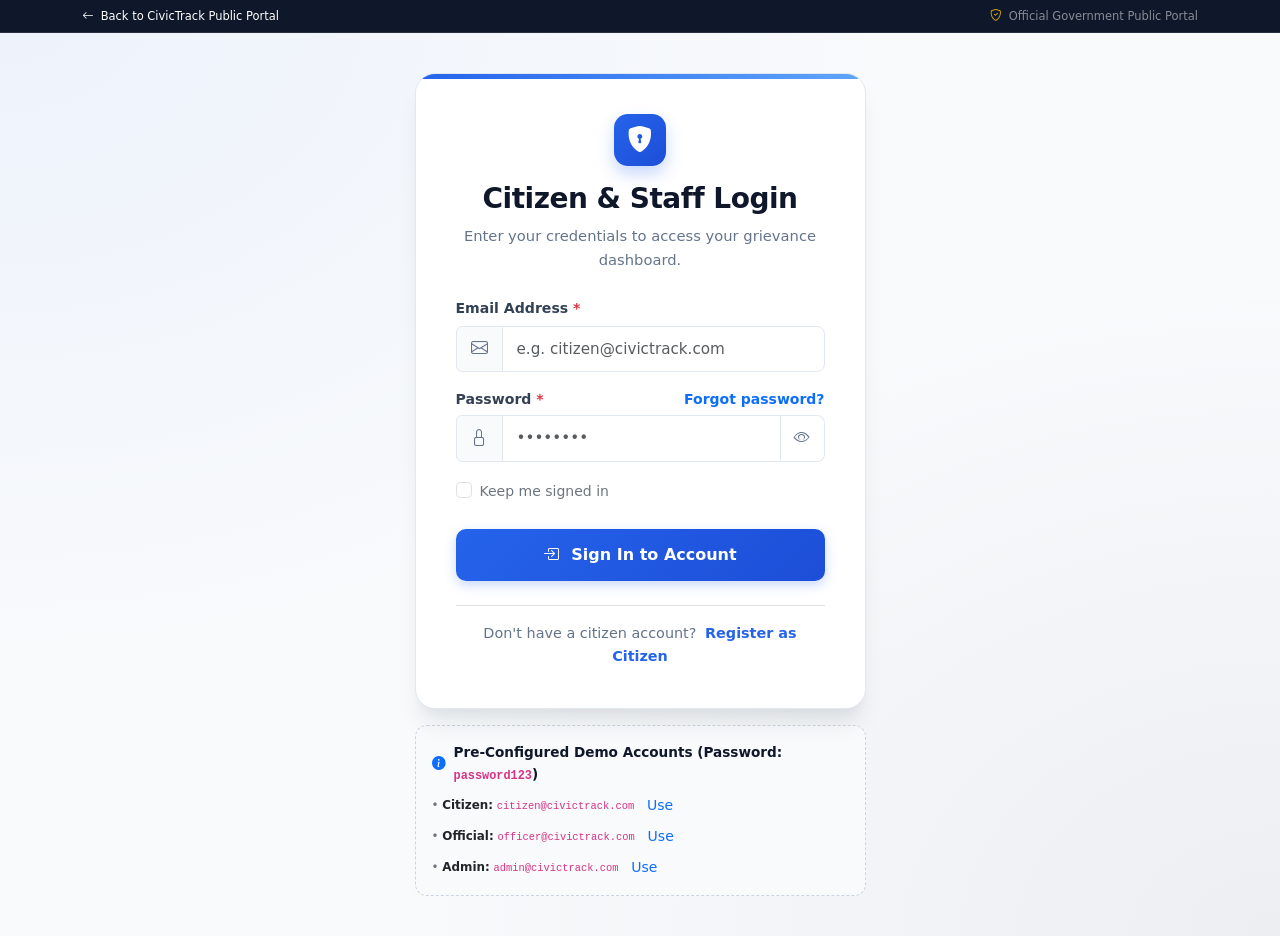
==== frontend/login.html @ c411e060 "Initial commit: CivicTrack - Full-Stack Municipal Grievance & Spatial Tracking System" ====
<!DOCTYPE html>
<html lang="en">

<head>
    <meta charset="UTF-8">
    <meta name="viewport" content="width=device-width, initial-scale=1.0">
    <title>CivicTrack – Account Sign In</title>
    <meta name="description"
        content="Sign in to your CivicTrack portal. Access citizen reporting, official redressal desk, or administrative analytics.">

    <!-- Bootstrap 5 CSS -->
    <link href="https://cdn.jsdelivr.net/npm/bootstrap@5.3.3/dist/css/bootstrap.min.css" rel="stylesheet">
    <!-- Bootstrap Icons -->
    <link rel="stylesheet" href="https://cdn.jsdelivr.net/npm/bootstrap-icons@1.11.3/font/bootstrap-icons.min.css">
    <!-- Global & Auth Stylesheets -->
    <link rel="stylesheet" href="css/style.css">
    <link rel="stylesheet" href="css/auth.css">
</head>

<body class="auth-body">

    <!-- Top Gov Navigation Banner -->
    <div class="gov-topbar">
        <div class="container d-flex justify-content-between align-items-center">
            <a href="index.html" class="text-decoration-none text-white small">
                <i class="bi bi-arrow-left me-1"></i> Back to CivicTrack Public Portal
            </a>
            <span class="small text-white-50 d-none d-sm-inline">
                <i class="bi bi-shield-check text-warning me-1"></i> Official Government Public Portal
            </span>
        </div>
    </div>

    <!-- Main Login Container -->
    <div class="auth-wrapper">
        <div class="container">
            <div class="row justify-content-center">
                <div class="col-12 col-sm-10 col-md-8 col-lg-6 col-xl-5">

                    <div class="auth-card">
                        <div class="auth-card-body">

                            <!-- Header / Emblem -->
                            <div class="text-center mb-4">
                                <div class="auth-emblem">
                                    <i class="bi bi-shield-lock-fill"></i>
                                </div>
                                <h2 class="auth-title">Citizen & Staff Login</h2>
                                <p class="auth-subtitle mb-0">
                                    Enter your credentials to access your grievance dashboard.
                                </p>
                            </div>

                            <!-- Alert Box for Success / Errors -->
                            <div id="loginAlert" class="d-none" role="alert"></div>

                            <!-- Login Form -->
                            <form id="loginForm" novalidate>

                                <!-- 1. Email -->
                                <div class="mb-3">
                                    <label for="loginEmail" class="form-label">Email Address <span
                                            class="text-danger">*</span></label>
                                    <div class="input-group">
                                        <span class="input-group-text"><i class="bi bi-envelope"></i></span>
                                        <input type="email" class="form-control" id="loginEmail"
                                            placeholder="e.g. citizen@civictrack.com" required autocomplete="email">
                                    </div>
                                    <div class="field-error-text" id="loginEmailError"></div>
                                </div>

                                <!-- 2. Password with Show/Hide Toggle -->
                                <div class="mb-3">
                                    <div class="d-flex justify-content-between align-items-center mb-1">
                                        <label for="loginPassword" class="form-label mb-0">Password <span
                                                class="text-danger">*</span></label>
                                        <a href="#" class="small text-primary text-decoration-none fw-semibold"
                                            data-bs-toggle="modal" data-bs-target="#forgotPasswordModal">
                                            Forgot password?
                                        </a>
                                    </div>
                                    <div class="input-group">
                                        <span class="input-group-text"><i class="bi bi-lock"></i></span>
                                        <input type="password" class="form-control" id="loginPassword"
                                            placeholder="••••••••" required autocomplete="current-password">
                                        <button type="button" class="password-toggle-btn" data-target="loginPassword"
                                            aria-label="Toggle password visibility">
                                            <i class="bi bi-eye"></i>
                                        </button>
                                    </div>
                                    <div class="field-error-text" id="loginPasswordError"></div>
                                </div>

                                <!-- 3. Remember Me Checkbox -->
                                <div class="mb-4 d-flex justify-content-between align-items-center">
                                    <div class="form-check">
                                        <input class="form-check-input" type="checkbox" id="rememberMe">
                                        <label class="form-check-label small text-secondary" for="rememberMe">
                                            Keep me signed in
                                        </label>
                                    </div>
                                </div>

                                <!-- 4. Submit Button -->
                                <button type="submit" class="btn-auth-primary" id="loginSubmitBtn">
                                    <i class="bi bi-box-arrow-in-right me-1"></i> Sign In to Account
                                </button>
                            </form>

                            <!-- 5. Register Link -->
                            <div class="text-center auth-footer-links mt-4 pt-3 border-top">
                                <span>Don't have a citizen account?</span>
                                <a href="register.html" class="ms-1">Register as Citizen</a>
                            </div>

                        </div>
                    </div>

                    <!-- Demo Credentials Callout -->
                    <div class="auth-hint-card mt-3">
                        <div class="d-flex align-items-center gap-2 fw-bold text-navy mb-2">
                            <i class="bi bi-info-circle-fill text-primary"></i>
                            <span>Pre-Configured Demo Accounts (Password: <code>password123</code>)</span>
                        </div>
                        <div class="row g-2 small text-secondary">
                            <div class="col-12">
                                • <strong class="text-dark">Citizen:</strong> <code>citizen@civictrack.com</code>
                                <button type="button" class="btn btn-sm btn-link p-0 ms-2 text-decoration-none"
                                    onclick="fillDemo('citizen@civictrack.com')">Use</button>
                            </div>
                            <div class="col-12">
                                • <strong class="text-dark">Official:</strong> <code>officer@civictrack.com</code>
                                <button type="button" class="btn btn-sm btn-link p-0 ms-2 text-decoration-none"
                                    onclick="fillDemo('officer@civictrack.com')">Use</button>
                            </div>
                            <div class="col-12">
                                • <strong class="text-dark">Admin:</strong> <code>admin@civictrack.com</code>
                                <button type="button" class="btn btn-sm btn-link p-0 ms-2 text-decoration-none"
                                    onclick="fillDemo('admin@civictrack.com')">Use</button>
                            </div>
                        </div>
                    </div>

                </div>
            </div>
        </div>
    </div>

    <!-- Forgot Password Modal -->
    <div class="modal fade" id="forgotPasswordModal" tabindex="-1" aria-labelledby="forgotModalLabel"
        aria-hidden="true">
        <div class="modal-dialog modal-dialog-centered">
            <div class="modal-content border-0 shadow-lg rounded-4">
                <div class="modal-header bg-navy text-white">
                    <h5 class="modal-title fw-bold" id="forgotModalLabel">
                        <i class="bi bi-key-fill text-warning me-2"></i> Reset Account Password
                    </h5>
                    <button type="button" class="btn-close btn-close-white" data-bs-dismiss="modal"
                        aria-label="Close"></button>
                </div>
                <div class="modal-body p-4">
                    <p class="text-muted small mb-3">
                        Enter your registered email address. We will verify your citizen identity and send a secure
                        password reset link.
                    </p>
                    <div id="forgotAlert" class="alert d-none" role="alert"></div>
                    <form id="forgotPasswordForm">
                        <div class="mb-3">
                            <label for="forgotEmail" class="form-label">Registered Email</label>
                            <input type="email" class="form-control" id="forgotEmail" placeholder="name@example.com"
                                required>
                        </div>
                        <button type="submit" class="btn btn-gov-primary w-100 py-2 fw-semibold">
                            Send Reset Link
                        </button>
                    </form>
                </div>
            </div>
        </div>
    </div>

    <!-- Bootstrap 5 Bundle JS -->
    <script src="https://cdn.jsdelivr.net/npm/bootstrap@5.3.3/dist/js/bootstrap.bundle.min.js"></script>

    <!-- Custom API, Auth & Form Handling Scripts -->
    <script src="js/api.js"></script>
    <script src="js/auth.js"></script>
    <script src="js/auth-pages.js"></script>

    <!-- Page Specific Quick Helpers -->
    <script>
        // Check for ?registered=true query param to show a congratulatory banner
        const urlParams = new URLSearchParams(window.location.search);
        if (urlParams.get('registered') === 'true') {
            const alertBox = document.getElementById('loginAlert');
            showAlert(alertBox, 'success', 'Registration completed successfully! Please sign in with your email and password.');
        }

        // Demo autofill helper
        function fillDemo(email) {
            document.getElementById('loginEmail').value = email;
            document.getElementById('loginPassword').value = 'password123';
        }
    </script>
</body>

</html>
---- frontend/css/style.css ----
/* ==============================================================
   CivicTrack - Modern Government-Style Portal Stylesheet
   Theme: Blue (#2563EB), Navy (#0F172A), Light Slate (#F8FAFC)
   ============================================================== */

:root {
    --primary: #2563EB;
    --primary-hover: #1d4ed8;
    --primary-light: #eff6ff;
    --navy: #0F172A;
    --navy-light: #1e293b;
    --bg-light: #F8FAFC;
    --text-main: #0F172A;
    --text-muted: #64748b;
    --border-color: #e2e8f0;
    --card-shadow: 0 10px 25px -5px rgba(15, 23, 42, 0.05), 0 8px 10px -6px rgba(15, 23, 42, 0.03);
    --hover-shadow: 0 20px 30px -10px rgba(37, 99, 235, 0.15);
    --transition: all 0.3s cubic-bezier(0.4, 0, 0.2, 1);
}

html {
    scroll-behavior: smooth;
}

body {
    font-family: 'Segoe UI', system-ui, -apple-system, BlinkMacSystemFont, Roboto, sans-serif;
    background-color: var(--bg-light);
    color: var(--text-main);
    line-height: 1.6;
    overflow-x: hidden;
}

/* --------------------------------------------------------------
   1. Official Top Bar
   -------------------------------------------------------------- */
.gov-topbar {
    background-color: var(--navy);
    color: #94a3b8;
    font-size: 0.82rem;
    padding: 7px 0;
    border-bottom: 1px solid rgba(255, 255, 255, 0.1);
}

.gov-topbar a {
    color: #cbd5e1;
    text-decoration: none;
    transition: var(--transition);
}

.gov-topbar a:hover {
    color: #ffffff;
}

/* --------------------------------------------------------------
   2. Main Navigation
   -------------------------------------------------------------- */
.navbar-custom {
    background-color: rgba(255, 255, 255, 0.96);
    backdrop-filter: blur(12px);
    -webkit-backdrop-filter: blur(12px);
    box-shadow: 0 4px 20px rgba(15, 23, 42, 0.06);
    padding: 14px 0;
    transition: var(--transition);
}

.navbar-brand {
    font-weight: 800;
    font-size: 1.45rem;
    color: var(--navy) !important;
    letter-spacing: -0.5px;
}

.brand-emblem {
    width: 42px;
    height: 42px;
    background: linear-gradient(135deg, var(--primary) 0%, #1d4ed8 100%);
    color: #ffffff;
    display: inline-flex;
    align-items: center;
    justify-content: center;
    border-radius: 10px;
    font-size: 1.35rem;
    box-shadow: 0 4px 12px rgba(37, 99, 235, 0.3);
}

.brand-text-sub {
    font-size: 0.68rem;
    font-weight: 600;
    text-transform: uppercase;
    letter-spacing: 1px;
    color: var(--primary);
    display: block;
    margin-top: -3px;
}

.navbar-custom .nav-link {
    color: #334155;
    font-weight: 600;
    font-size: 0.95rem;
    padding: 8px 16px !important;
    border-radius: 6px;
    transition: var(--transition);
}

.navbar-custom .nav-link:hover,
.navbar-custom .nav-link.active {
    color: var(--primary);
    background-color: var(--primary-light);
}

/* --------------------------------------------------------------
   3. Hero Section
   -------------------------------------------------------------- */
.hero-section {
    position: relative;
    background: linear-gradient(145deg, #0f172a 0%, #1e3a8a 50%, #2563eb 100%);
    color: #ffffff;
    padding: 95px 0 110px;
    overflow: hidden;
}

.hero-overlay-grid {
    position: absolute;
    inset: 0;
    background-image: radial-gradient(rgba(255, 255, 255, 0.1) 1px, transparent 1px);
    background-size: 28px 28px;
    opacity: 0.4;
    pointer-events: none;
}

.hero-badge {
    background: rgba(255, 255, 255, 0.12);
    backdrop-filter: blur(8px);
    border: 1px solid rgba(255, 255, 255, 0.25);
    color: #ffffff;
    padding: 6px 16px;
    border-radius: 30px;
    font-size: 0.85rem;
    font-weight: 600;
    letter-spacing: 0.5px;
    display: inline-flex;
    align-items: center;
    gap: 8px;
}

.hero-title {
    font-size: 3.2rem;
    font-weight: 800;
    line-height: 1.18;
    letter-spacing: -1px;
    color: #ffffff;
}

.hero-title span {
    background: linear-gradient(90deg, #93c5fd, #ffffff);
    -webkit-background-clip: text;
    -webkit-text-fill-color: transparent;
}

.hero-description {
    font-size: 1.15rem;
    color: #e2e8f0;
    max-width: 620px;
    font-weight: 400;
    line-height: 1.7;
}

/* Quick Tracker Box */
.hero-tracker-card {
    background: #ffffff;
    color: var(--navy);
    border-radius: 18px;
    padding: 32px;
    box-shadow: 0 25px 50px -12px rgba(15, 23, 42, 0.4);
    border: 1px solid rgba(255, 255, 255, 0.8);
    position: relative;
    z-index: 2;
}

/* --------------------------------------------------------------
   4. Buttons & Interactive Controls
   -------------------------------------------------------------- */
.btn-gov-primary {
    background-color: var(--primary);
    color: #ffffff;
    font-weight: 600;
    border: none;
    border-radius: 8px;
    padding: 12px 24px;
    transition: var(--transition);
    display: inline-flex;
    align-items: center;
    justify-content: center;
    gap: 8px;
}

.btn-gov-primary:hover {
    background-color: var(--primary-hover);
    color: #ffffff;
    transform: translateY(-2px);
    box-shadow: 0 8px 18px rgba(37, 99, 235, 0.35);
}

.btn-gov-outline {
    background-color: transparent;
    color: #ffffff;
    border: 2px solid rgba(255, 255, 255, 0.8);
    font-weight: 600;
    border-radius: 8px;
    padding: 10px 22px;
    transition: var(--transition);
    display: inline-flex;
    align-items: center;
    justify-content: center;
    gap: 8px;
}

.btn-gov-outline:hover {
    background-color: #ffffff;
    color: var(--primary);
    border-color: #ffffff;
    transform: translateY(-2px);
    box-shadow: 0 8px 18px rgba(255, 255, 255, 0.2);
}

.btn-gov-navy {
    background-color: var(--navy);
    color: #ffffff;
    font-weight: 600;
    border: none;
    border-radius: 8px;
    padding: 10px 20px;
    transition: var(--transition);
}

.btn-gov-navy:hover {
    background-color: #1e293b;
    color: #ffffff;
    transform: translateY(-1px);
}

/* --------------------------------------------------------------
   5. Complaint Category Cards
   -------------------------------------------------------------- */
.category-card {
    background: #ffffff;
    border: 1px solid var(--border-color);
    border-radius: 16px;
    padding: 30px 26px;
    box-shadow: var(--card-shadow);
    transition: var(--transition);
    display: flex;
    flex-direction: column;
    height: 100%;
    position: relative;
    overflow: hidden;
}

.category-card::before {
    content: '';
    position: absolute;
    top: 0;
    left: 0;
    right: 0;
    height: 4px;
    background: linear-gradient(90deg, var(--primary), #60a5fa);
    opacity: 0;
    transition: var(--transition);
}

.category-card:hover {
    transform: translateY(-6px);
    box-shadow: var(--hover-shadow);
    border-color: #bfdbfe;
}

.category-card:hover::before {
    opacity: 1;
}

.category-icon-box {
    width: 60px;
    height: 60px;
    border-radius: 14px;
    display: inline-flex;
    align-items: center;
    justify-content: center;
    font-size: 1.7rem;
    margin-bottom: 20px;
    transition: var(--transition);
}

.category-card:hover .category-icon-box {
    transform: scale(1.08);
}

/* Specific Category Color Accents */
.cat-road { background-color: #fef2f2; color: #dc2626; }
.cat-waste { background-color: #ecfdf5; color: #059669; }
.cat-water { background-color: #eff6ff; color: #2563eb; }
.cat-light { background-color: #fffbeb; color: #d97706; }
.cat-drain { background-color: #f0fdfa; color: #0d9488; }
.cat-infra { background-color: #f5f3ff; color: #7c3aed; }

.category-title {
    font-size: 1.25rem;
    font-weight: 700;
    color: var(--navy);
    margin-bottom: 10px;
}

.category-desc {
    color: var(--text-muted);
    font-size: 0.92rem;
    margin-bottom: 20px;
    flex-grow: 1;
}

.category-badge {
    font-size: 0.75rem;
    font-weight: 600;
    padding: 4px 10px;
    border-radius: 20px;
    background-color: var(--bg-light);
    color: #475569;
}

/* --------------------------------------------------------------
   6. How It Works Section
   -------------------------------------------------------------- */
.process-step-card {
    background: #ffffff;
    border: 1px solid var(--border-color);
    border-radius: 16px;
    padding: 32px 24px;
    text-align: center;
    box-shadow: var(--card-shadow);
    position: relative;
    height: 100%;
    transition: var(--transition);
}

.process-step-card:hover {
    transform: translateY(-5px);
    box-shadow: var(--hover-shadow);
    border-color: #bfdbfe;
}

.step-number-badge {
    position: absolute;
    top: -16px;
    left: 50%;
    transform: translateX(-50%);
    width: 34px;
    height: 34px;
    border-radius: 50%;
    background-color: var(--primary);
    color: #ffffff;
    font-weight: 800;
    font-size: 0.95rem;
    display: flex;
    align-items: center;
    justify-content: center;
    border: 3px solid #ffffff;
    box-shadow: 0 4px 8px rgba(37, 99, 235, 0.3);
}

.step-icon-wrapper {
    width: 70px;
    height: 70px;
    border-radius: 50%;
    background-color: var(--primary-light);
    color: var(--primary);
    display: inline-flex;
    align-items: center;
    justify-content: center;
    font-size: 1.8rem;
    margin: 10px 0 18px;
}

/* --------------------------------------------------------------
   7. Statistics Section
   -------------------------------------------------------------- */
.stats-section {
    background: linear-gradient(135deg, var(--navy) 0%, #1e293b 100%);
    color: #ffffff;
    padding: 80px 0;
    position: relative;
}

.stat-item {
    padding: 24px 16px;
    text-align: center;
    border-right: 1px solid rgba(255, 255, 255, 0.1);
}

.stat-item:last-child {
    border-right: none;
}

.stat-number {
    font-size: 2.9rem;
    font-weight: 800;
    letter-spacing: -1px;
    color: #60a5fa;
    line-height: 1.1;
    margin-bottom: 6px;
}

.stat-label {
    font-size: 0.95rem;
    font-weight: 500;
    color: #cbd5e1;
    text-transform: uppercase;
    letter-spacing: 0.5px;
}

/* --------------------------------------------------------------
   8. About Section
   -------------------------------------------------------------- */
.about-pillar-card {
    background: #ffffff;
    border-left: 4px solid var(--primary);
    padding: 18px 20px;
    border-radius: 0 12px 12px 0;
    box-shadow: 0 4px 12px rgba(15, 23, 42, 0.04);
    margin-bottom: 16px;
    transition: var(--transition);
}

.about-pillar-card:hover {
    transform: translateX(4px);
    background-color: var(--primary-light);
}

/* --------------------------------------------------------------
   9. Contact Section
   -------------------------------------------------------------- */
.max-w-700 {
    max-width: 700px;
}

.text-navy {
    color: var(--navy) !important;
}

.fs-7 {
    font-size: 0.75rem !important;
}

.contact-info-card {
    background: #ffffff;
    border-radius: 16px;
    border: 1px solid var(--border-color);
    padding: 24px;
    display: flex;
    align-items: flex-start;
    gap: 16px;
    box-shadow: var(--card-shadow);
    transition: var(--transition);
}

.contact-info-card:hover {
    transform: translateY(-3px);
    border-color: #bfdbfe;
    box-shadow: var(--hover-shadow);
}

.contact-icon-bubble {
    width: 48px;
    height: 48px;
    border-radius: 12px;
    display: flex;
    align-items: center;
    justify-content: center;
    font-size: 1.35rem;
    flex-shrink: 0;
}

/* --------------------------------------------------------------
   10. Government Footer
   -------------------------------------------------------------- */
.gov-footer {
    background-color: var(--navy);
    color: #94a3b8;
    padding: 70px 0 25px;
    border-top: 4px solid var(--primary);
}

.gov-footer h5 {
    color: #ffffff;
    font-weight: 700;
    font-size: 1.1rem;
    margin-bottom: 20px;
}

.gov-footer ul {
    list-style: none;
    padding: 0;
    margin: 0;
}

.gov-footer ul li {
    margin-bottom: 10px;
}

.gov-footer ul li a {
    color: #94a3b8;
    text-decoration: none;
    transition: var(--transition);
    display: inline-flex;
    align-items: center;
    gap: 6px;
}

.gov-footer ul li a:hover {
    color: #ffffff;
    transform: translateX(4px);
}

.footer-bottom-bar {
    border-top: 1px solid rgba(255, 255, 255, 0.08);
    padding-top: 24px;
    margin-top: 50px;
    font-size: 0.85rem;
}

/* --------------------------------------------------------------
   11. Responsive Adjustments
   -------------------------------------------------------------- */
@media (max-width: 991.98px) {
    .hero-title {
        font-size: 2.4rem;
    }
    .stat-item {
        border-right: none;
        border-bottom: 1px solid rgba(255, 255, 255, 0.1);
        padding: 20px 0;
    }
    .stat-item:last-child {
        border-bottom: none;
    }
}

@media (max-width: 575.98px) {
    .hero-title {
        font-size: 1.95rem;
    }
    .hero-section {
        padding: 60px 0 70px;
    }
    .hero-tracker-card {
        padding: 20px;
    }
    .stat-number {
        font-size: 2.2rem;
    }
}

/* --------------------------------------------------------------
   12. Leaflet.js Custom Markers & Popups (OpenStreetMap)
   -------------------------------------------------------------- */
.custom-leaflet-marker {
    background: transparent !important;
    border: none !important;
}

.custom-leaflet-marker > div {
    transition: transform 0.2s cubic-bezier(0.34, 1.56, 0.64, 1), box-shadow 0.2s ease;
}

.custom-leaflet-marker:hover > div {
    transform: rotate(-45deg) scale(1.15) !important;
    box-shadow: 0 6px 14px rgba(0, 0, 0, 0.4) !important;
}

.leaflet-popup-content-wrapper {
    border-radius: 12px !important;
    box-shadow: 0 8px 24px rgba(15, 23, 42, 0.16) !important;
    padding: 2px !important;
}

.leaflet-popup-content {
    margin: 10px 12px !important;
    line-height: 1.4 !important;
}

/* --------------------------------------------------------------
   13. In-App Notification Dropdown & History Styles
   -------------------------------------------------------------- */
.notif-dropdown-menu {
    width: 380px;
    max-width: 92vw;
    border-radius: 14px !important;
    padding: 0 !important;
    overflow: hidden;
    box-shadow: 0 12px 32px rgba(15, 23, 42, 0.18) !important;
    border: 1px solid #e2e8f0 !important;
}

.notif-header {
    background-color: #ffffff;
    padding: 14px 18px;
    border-bottom: 1px solid #e2e8f0;
    display: flex;
    justify-content: space-between;
    align-items: center;
}

.notif-list-container {
    max-height: 390px;
    overflow-y: auto;
}

.notif-item {
    padding: 13px 18px;
    border-bottom: 1px solid #f1f5f9;
    transition: background-color 0.15s ease;
    cursor: pointer;
    position: relative;
}

.notif-item:hover {
    background-color: #f8fafc;
}

.notif-item.unread {
    background-color: #eff6ff;
}

.notif-item.unread:hover {
    background-color: #e0f2fe;
}

.notif-unread-dot {
    width: 8px;
    height: 8px;
    border-radius: 50%;
    background-color: #2563EB;
    display: inline-block;
    flex-shrink: 0;
}

.notif-remarks-box {
    background: #ffffff;
    border: 1px solid #e2e8f0;
    border-left: 3px solid #2563EB;
    border-radius: 6px;
    padding: 6px 10px;
    margin-top: 6px;
    font-size: 0.78rem;
    color: #334155;
    line-height: 1.4;
}

.notif-footer {
    background-color: #f8fafc;
    padding: 10px 16px;
    border-top: 1px solid #e2e8f0;
    text-align: center;
}
---- frontend/css/auth.css ----
/* ==============================================================
   CivicTrack - Authentication Pages Stylesheet (Login & Register)
   Theme: Blue (#2563EB), Navy (#0F172A), Light Slate (#F8FAFC)
   ============================================================== */

:root {
    --primary: #2563EB;
    --primary-hover: #1d4ed8;
    --navy: #0F172A;
    --navy-light: #1e293b;
    --bg-light: #F8FAFC;
    --border-color: #e2e8f0;
    --card-shadow: 0 20px 25px -5px rgba(15, 23, 42, 0.08), 0 10px 10px -5px rgba(15, 23, 42, 0.04);
}

body.auth-body {
    background-color: var(--bg-light);
    background-image: 
        radial-gradient(at 0% 0%, rgba(37, 99, 235, 0.05) 0px, transparent 50%),
        radial-gradient(at 100% 100%, rgba(15, 23, 42, 0.05) 0px, transparent 50%);
    min-height: 100vh;
    display: flex;
    flex-direction: column;
}

/* --------------------------------------------------------------
   1. Auth Container & Cards
   -------------------------------------------------------------- */
.auth-wrapper {
    flex: 1;
    display: flex;
    align-items: center;
    justify-content: center;
    padding: 40px 16px;
}

.auth-card {
    background: #ffffff;
    border-radius: 20px;
    border: 1px solid var(--border-color);
    box-shadow: var(--card-shadow);
    overflow: hidden;
    position: relative;
    width: 100%;
}

.auth-card::before {
    content: '';
    position: absolute;
    top: 0;
    left: 0;
    right: 0;
    height: 5px;
    background: linear-gradient(90deg, var(--primary) 0%, #60a5fa 100%);
}

.auth-card-body {
    padding: 40px;
}

/* --------------------------------------------------------------
   2. Typography & Header Elements
   -------------------------------------------------------------- */
.auth-title {
    font-size: 1.75rem;
    font-weight: 800;
    color: var(--navy);
    letter-spacing: -0.5px;
}

.auth-subtitle {
    font-size: 0.92rem;
    color: #64748b;
}

.auth-emblem {
    width: 52px;
    height: 52px;
    border-radius: 14px;
    background: linear-gradient(135deg, var(--primary) 0%, #1d4ed8 100%);
    color: #ffffff;
    display: inline-flex;
    align-items: center;
    justify-content: center;
    font-size: 1.6rem;
    box-shadow: 0 8px 16px rgba(37, 99, 235, 0.25);
    margin-bottom: 16px;
}

/* --------------------------------------------------------------
   3. Input Groups, Labels & Icons
   -------------------------------------------------------------- */
.form-label {
    font-weight: 600;
    font-size: 0.88rem;
    color: #334155;
    margin-bottom: 6px;
}

.input-group-text {
    background-color: #f8fafc;
    border-color: var(--border-color);
    color: #64748b;
    font-size: 1.05rem;
    padding-left: 14px;
    padding-right: 14px;
}

.form-control {
    border-color: var(--border-color);
    padding: 11px 14px;
    font-size: 0.95rem;
    border-radius: 8px;
    transition: all 0.2s ease;
}

.form-control:focus {
    border-color: var(--primary);
    box-shadow: 0 0 0 3px rgba(37, 99, 235, 0.15);
}

/* Password Toggle Eye Button */
.password-toggle-btn {
    background-color: transparent;
    border: 1px solid var(--border-color);
    border-left: none;
    color: #64748b;
    padding: 0 14px;
    cursor: pointer;
    transition: color 0.2s ease;
    display: flex;
    align-items: center;
    justify-content: center;
    border-top-right-radius: 8px;
    border-bottom-right-radius: 8px;
}

.password-toggle-btn:hover {
    color: var(--primary);
    background-color: #f1f5f9;
}

.password-toggle-btn:focus {
    outline: none;
    box-shadow: none;
}

/* --------------------------------------------------------------
   4. Validation Feedback & Password Strength
   -------------------------------------------------------------- */
.field-error-text {
    font-size: 0.8rem;
    color: #dc2626;
    margin-top: 4px;
    display: none;
    align-items: center;
    gap: 4px;
}

.is-invalid ~ .field-error-text,
.input-group.is-invalid ~ .field-error-text {
    display: flex;
}

.form-control.is-invalid {
    border-color: #dc2626 !important;
    background-image: none;
}

.form-control.is-valid {
    border-color: #16a34a !important;
    background-image: none;
}

.strength-meter-container {
    height: 4px;
    background-color: #e2e8f0;
    border-radius: 2px;
    margin-top: 6px;
    overflow: hidden;
}

.strength-meter-bar {
    height: 100%;
    width: 0%;
    transition: all 0.3s ease;
}

.strength-meter-bar.weak { width: 33%; background-color: #ef4444; }
.strength-meter-bar.medium { width: 66%; background-color: #f59e0b; }
.strength-meter-bar.strong { width: 100%; background-color: #10b981; }

.strength-text {
    font-size: 0.75rem;
    color: #64748b;
    margin-top: 3px;
    display: block;
}

/* --------------------------------------------------------------
   5. Buttons & Links
   -------------------------------------------------------------- */
.btn-auth-primary {
    background: linear-gradient(135deg, var(--primary) 0%, #1d4ed8 100%);
    color: #ffffff;
    font-weight: 700;
    border: none;
    border-radius: 10px;
    padding: 13px 20px;
    font-size: 1rem;
    width: 100%;
    transition: all 0.2s ease;
    box-shadow: 0 4px 12px rgba(37, 99, 235, 0.25);
    display: flex;
    align-items: center;
    justify-content: center;
    gap: 8px;
}

.btn-auth-primary:hover {
    background: linear-gradient(135deg, var(--primary-hover) 0%, #1e40af 100%);
    color: #ffffff;
    transform: translateY(-2px);
    box-shadow: 0 8px 18px rgba(37, 99, 235, 0.35);
}

.btn-auth-primary:disabled {
    opacity: 0.7;
    cursor: not-allowed;
    transform: none;
}

/* --------------------------------------------------------------
   6. Demo Account Callout & Security Notice
   -------------------------------------------------------------- */
.auth-hint-card {
    background-color: #f8fafc;
    border: 1px dashed #cbd5e1;
    border-radius: 12px;
    padding: 16px;
    font-size: 0.85rem;
}

.auth-footer-links {
    font-size: 0.9rem;
    color: #64748b;
}

.auth-footer-links a {
    color: var(--primary);
    text-decoration: none;
    font-weight: 600;
}

.auth-footer-links a:hover {
    text-decoration: underline;
}

/* --------------------------------------------------------------
   7. Responsive adjustments
   -------------------------------------------------------------- */
@media (max-width: 575.98px) {
    .auth-card-body {
        padding: 28px 20px;
    }
    .auth-title {
        font-size: 1.45rem;
    }
}
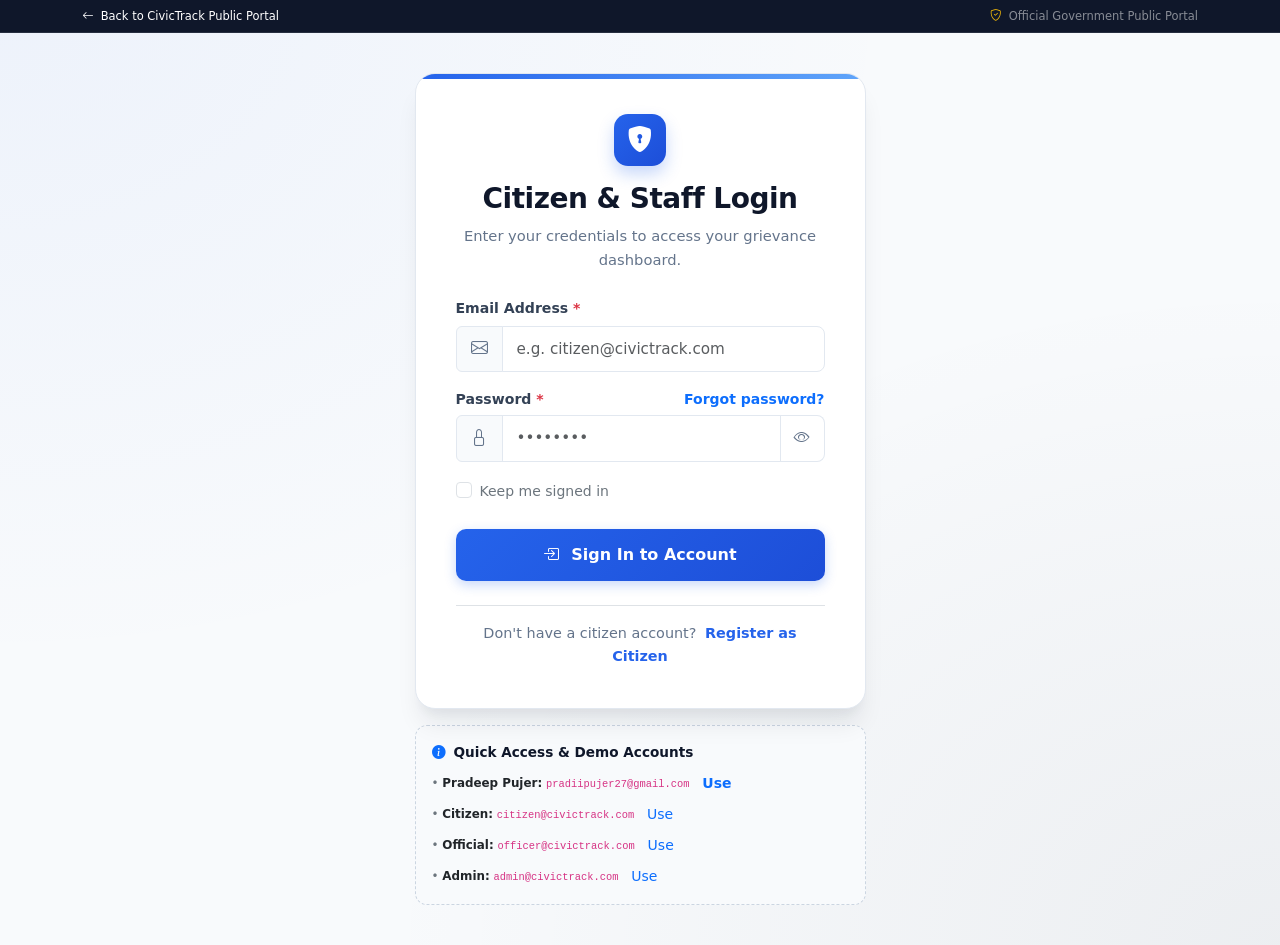
==== commit 8e236be4: "Add Pradeep Pujer account credentials and 1-click login helper" ====
--- a/frontend/login.html
+++ b/frontend/login.html
@@ -120,23 +120,28 @@
                     <div class="auth-hint-card mt-3">
                         <div class="d-flex align-items-center gap-2 fw-bold text-navy mb-2">
                             <i class="bi bi-info-circle-fill text-primary"></i>
-                            <span>Pre-Configured Demo Accounts (Password: <code>password123</code>)</span>
+                            <span>Quick Access &amp; Demo Accounts</span>
                         </div>
                         <div class="row g-2 small text-secondary">
+                            <div class="col-12">
+                                • <strong class="text-dark">Pradeep Pujer:</strong> <code>pradiipujer27@gmail.com</code>
+                                <button type="button" class="btn btn-sm btn-link p-0 ms-2 text-decoration-none fw-semibold"
+                                    onclick="fillDemo('pradiipujer27@gmail.com', 'Pradeeppujer@27')">Use</button>
+                            </div>
                             <div class="col-12">
                                 • <strong class="text-dark">Citizen:</strong> <code>citizen@civictrack.com</code>
                                 <button type="button" class="btn btn-sm btn-link p-0 ms-2 text-decoration-none"
-                                    onclick="fillDemo('citizen@civictrack.com')">Use</button>
+                                    onclick="fillDemo('citizen@civictrack.com', 'password123')">Use</button>
                             </div>
                             <div class="col-12">
                                 • <strong class="text-dark">Official:</strong> <code>officer@civictrack.com</code>
                                 <button type="button" class="btn btn-sm btn-link p-0 ms-2 text-decoration-none"
-                                    onclick="fillDemo('officer@civictrack.com')">Use</button>
+                                    onclick="fillDemo('officer@civictrack.com', 'password123')">Use</button>
                             </div>
                             <div class="col-12">
                                 • <strong class="text-dark">Admin:</strong> <code>admin@civictrack.com</code>
                                 <button type="button" class="btn btn-sm btn-link p-0 ms-2 text-decoration-none"
-                                    onclick="fillDemo('admin@civictrack.com')">Use</button>
+                                    onclick="fillDemo('admin@civictrack.com', 'password123')">Use</button>
                             </div>
                         </div>
                     </div>
@@ -197,9 +202,9 @@
         }
 
         // Demo autofill helper
-        function fillDemo(email) {
+        function fillDemo(email, pwd) {
             document.getElementById('loginEmail').value = email;
-            document.getElementById('loginPassword').value = 'password123';
+            document.getElementById('loginPassword').value = pwd || 'password123';
         }
     </script>
 </body>
